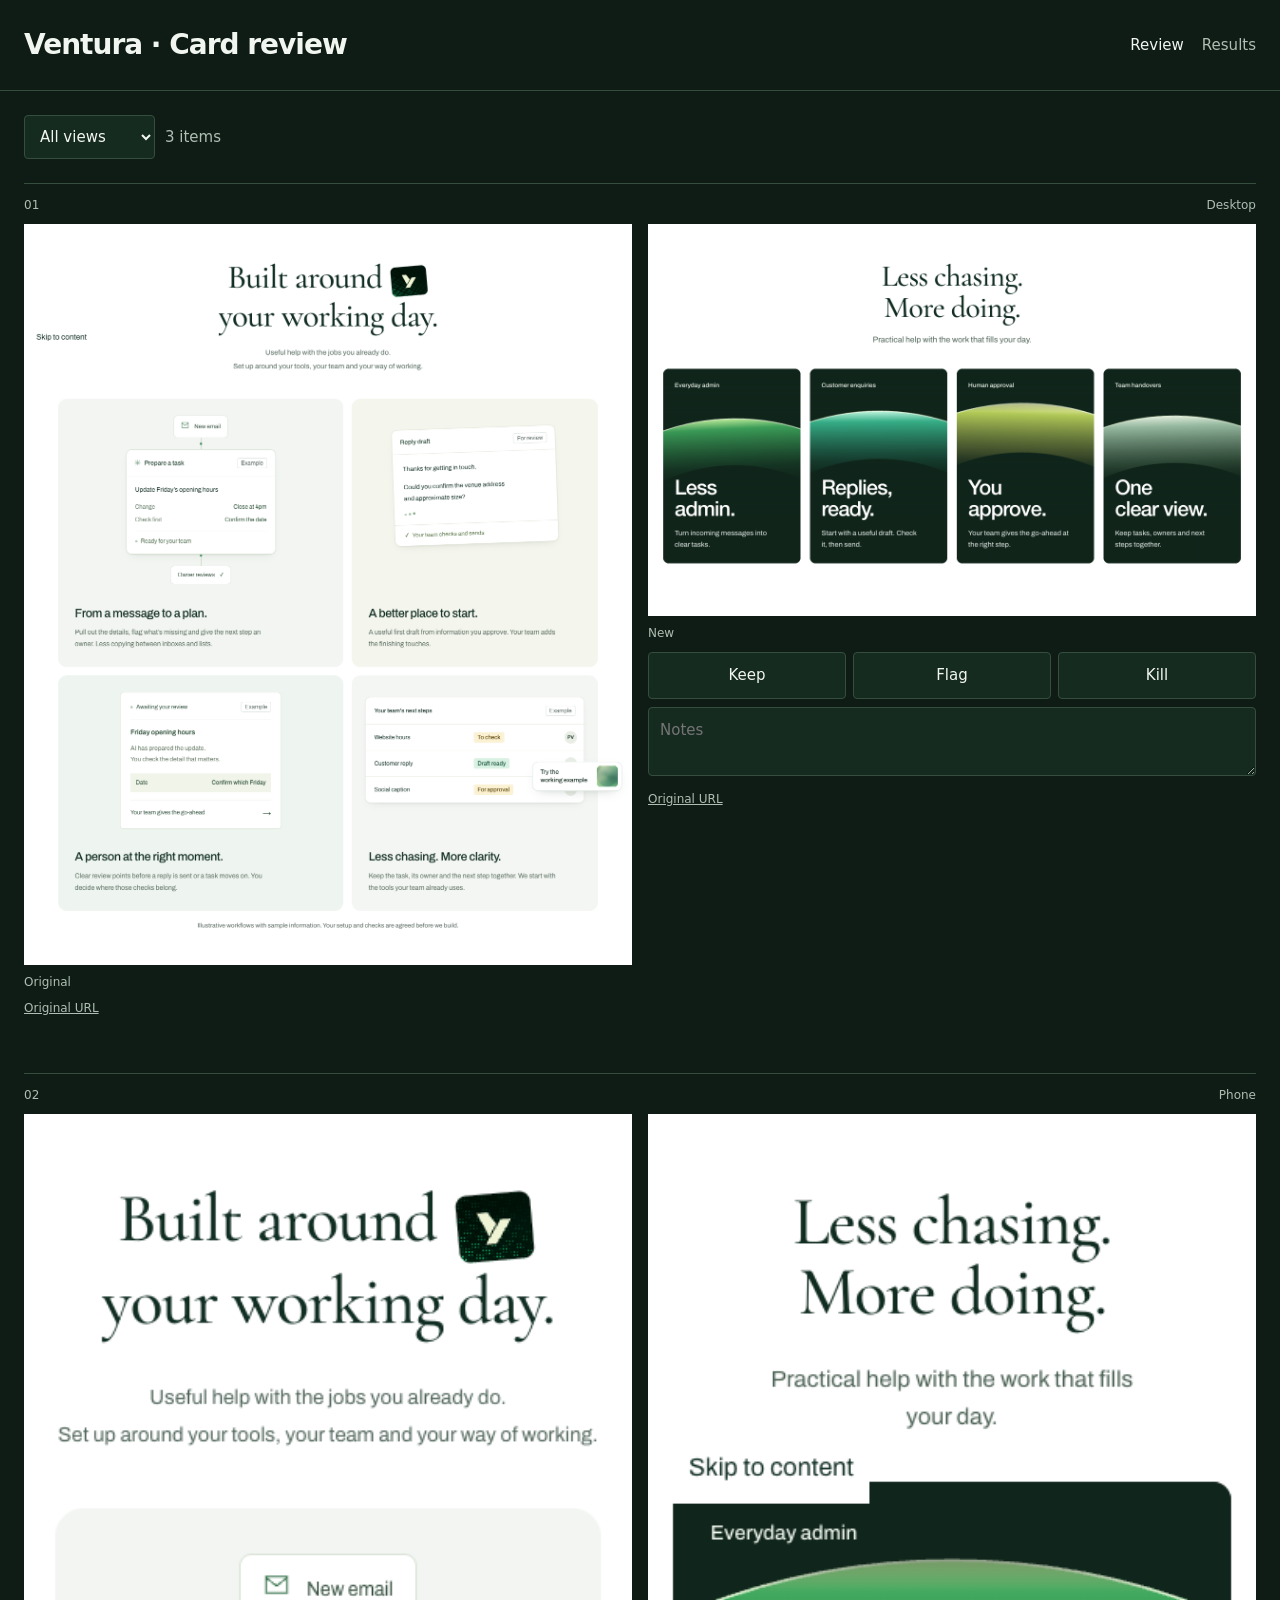
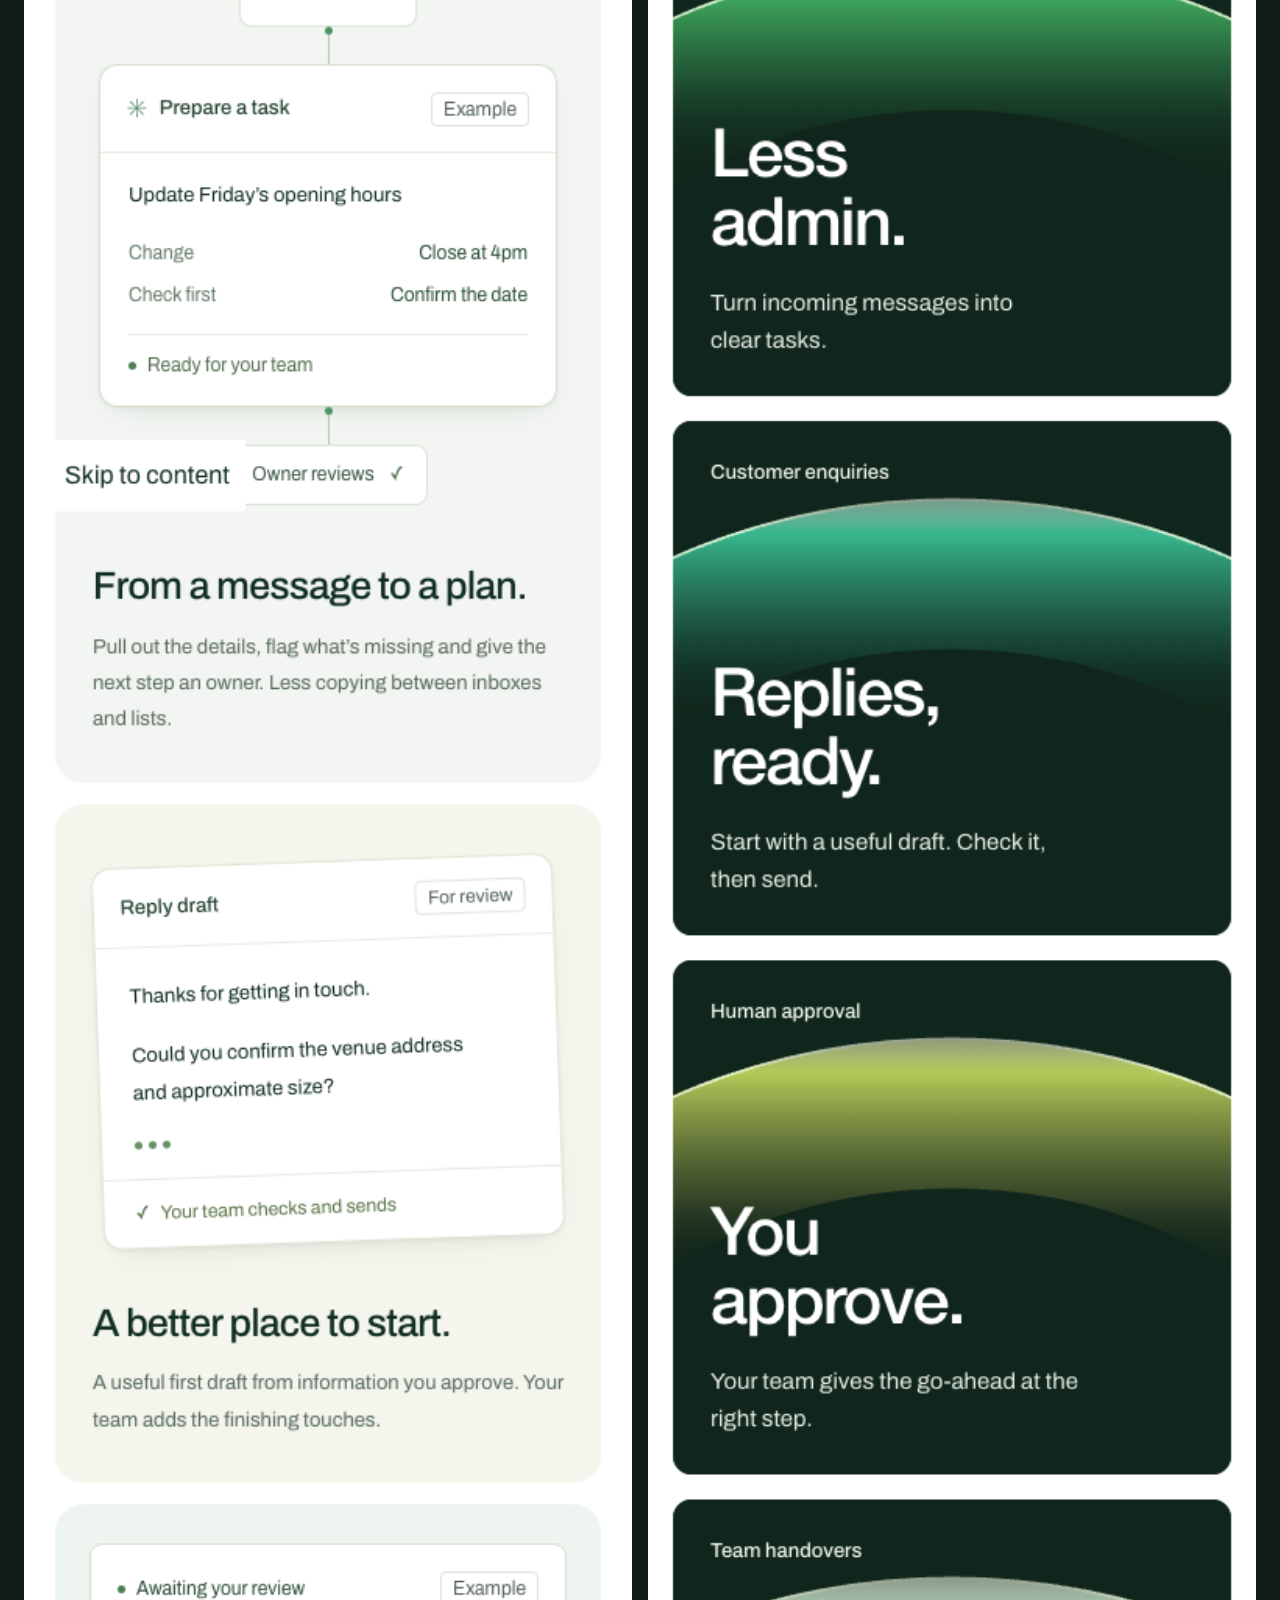
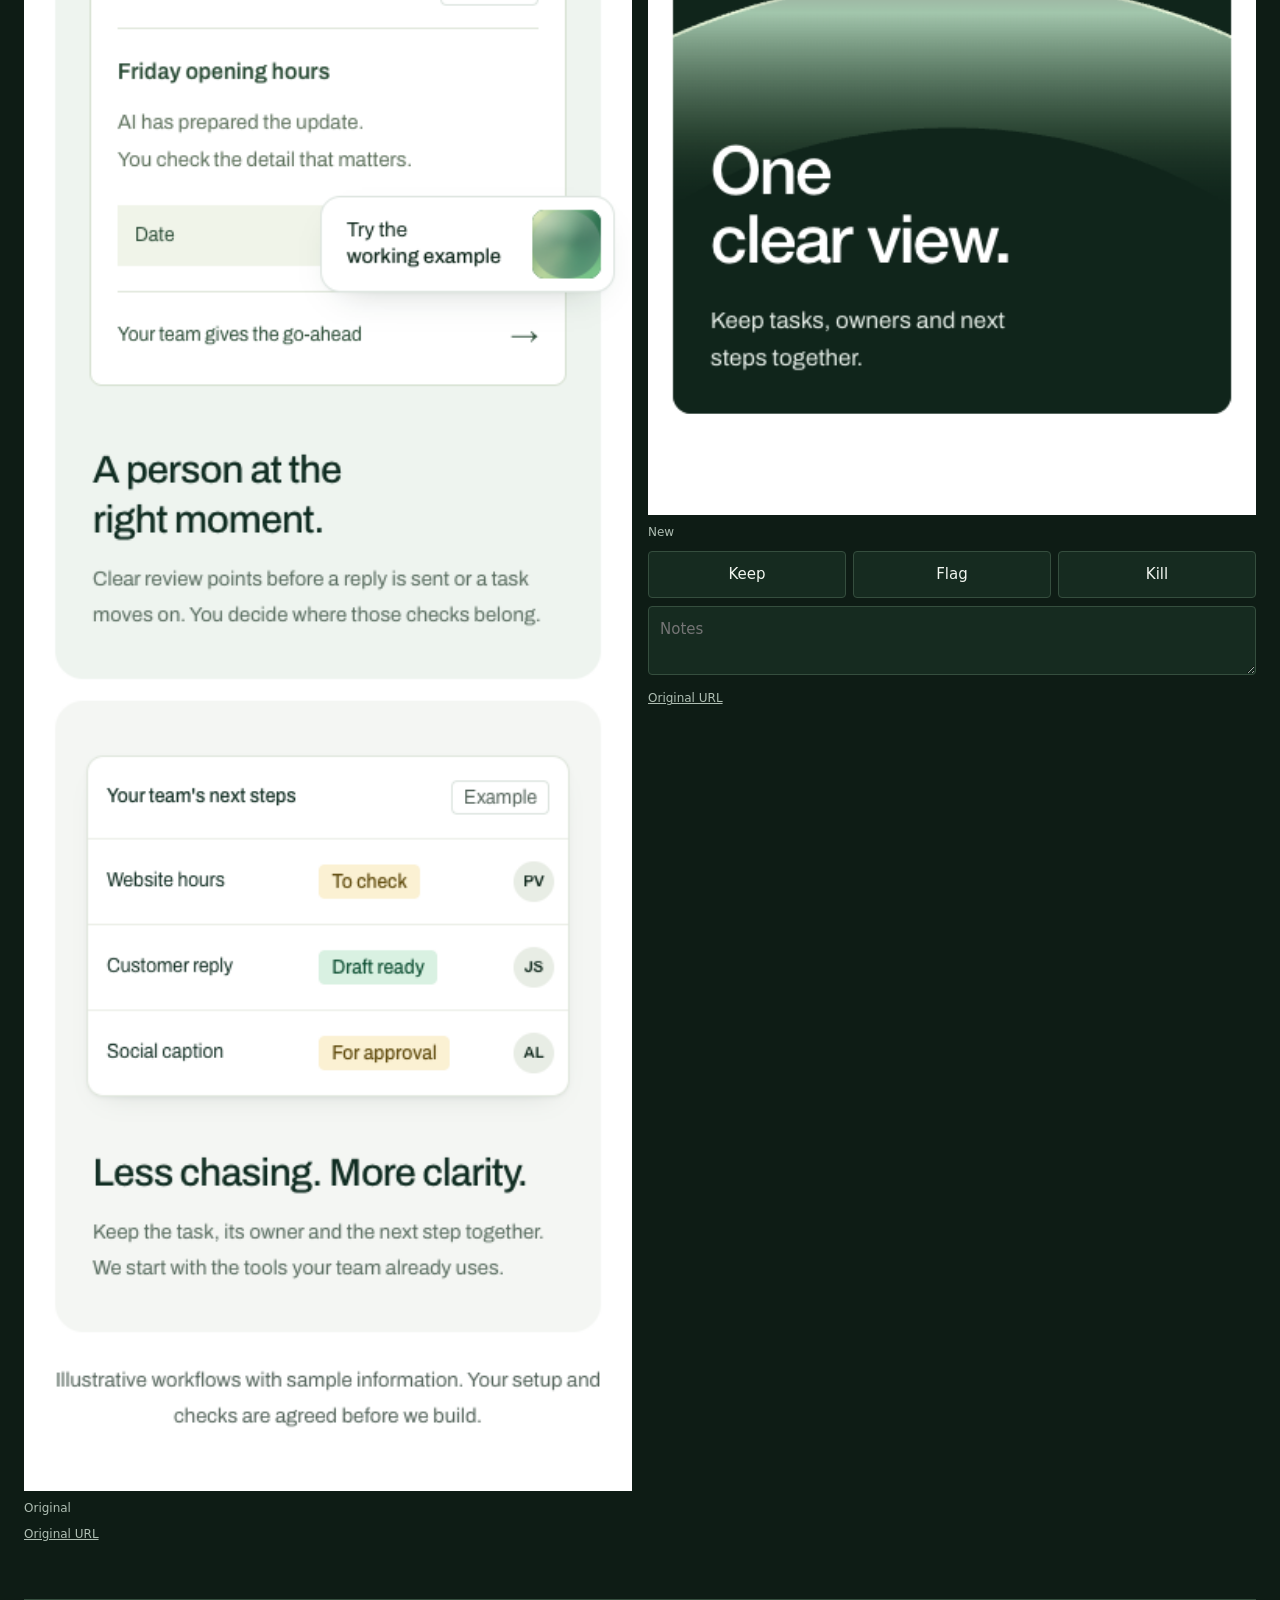
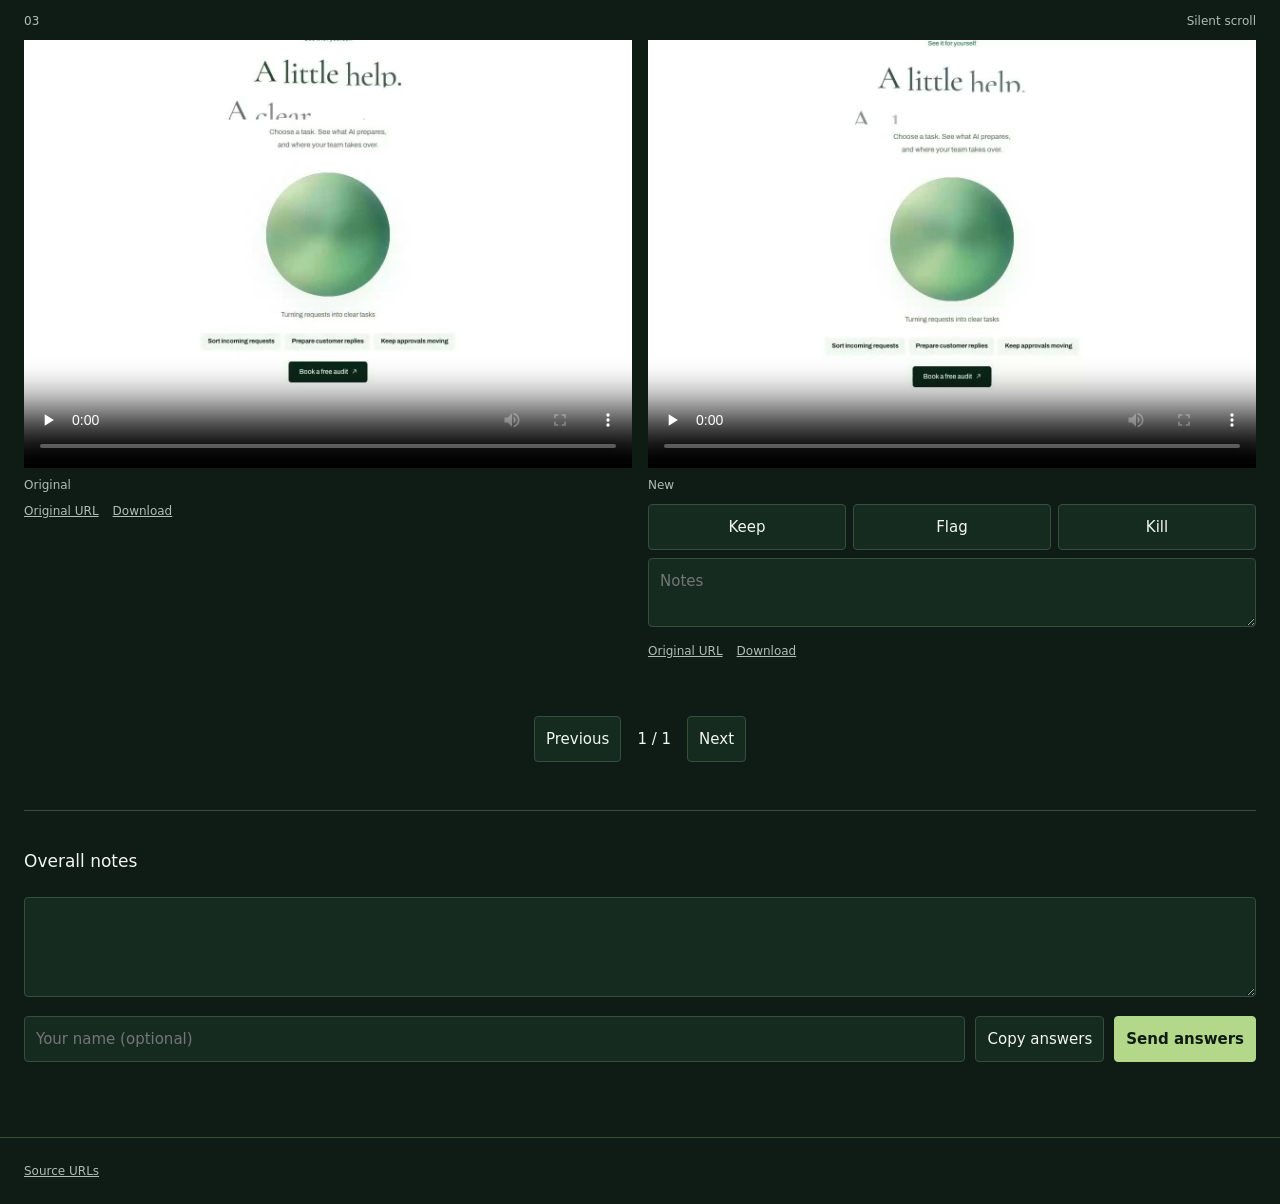
==== index.html @ c77be4df "Create Ventura card review with desktop mobile and motion comparisons" ====
<!doctype html><html lang="en"><head><meta charset="utf-8"><meta name="viewport" content="width=device-width,initial-scale=1"><meta name="robots" content="noindex,nofollow"><title>PaulQC</title><link rel="icon" href="favicon.svg"><link rel="stylesheet" href="style.css"></head><body><header><h1 id="title">PaulQC</h1><nav><a href="index.html" aria-current="page">Review</a><a href="results.html">Results</a></nav></header><main><div class="toolbar"><select id="brand" aria-label="View"><option value="">All views</option></select><span id="count" class="muted"></span></div><div class="grid" id="items"></div><div class="pager"><button id="prev">Previous</button><span id="page"></span><button id="next">Next</button></div><section class="submit"><h2>Overall notes</h2><textarea id="overall" aria-label="Overall notes"></textarea><div class="send-row"><input id="name" aria-label="Your name (optional)" placeholder="Your name (optional)"><button id="copy">Copy answers</button><button id="send">Send answers</button></div><p id="status" class="status" role="status"></p><textarea id="copy-fallback" hidden readonly aria-label="Copy these answers"></textarea></section></main><footer><a href="sources.csv" download>Source URLs</a></footer><script src="config.js"></script><script src="app.js"></script></body></html>
---- style.css ----
:root{--bg:#0e1c15;--fg:#f2f6f0;--panel:#162b20;--line:#354e3e;--mut:#afbeb3;--accent:#b4d88a;--amber:#ffc866}*{box-sizing:border-box}body{margin:0;background:var(--bg);color:var(--fg);font:15px/1.5 system-ui,sans-serif}a{color:inherit}header,main,footer{max-width:1320px;margin:auto;padding:24px}header{display:flex;gap:20px;align-items:center;justify-content:space-between;border-bottom:1px solid var(--line)}h1{font-size:28px;letter-spacing:-1px;margin:0}nav{display:flex;gap:18px;flex-wrap:wrap}nav a{text-decoration:none;color:var(--mut)}nav a[aria-current]{color:var(--fg)}button,select,input,textarea{font:inherit;color:var(--fg);background:var(--panel);border:1px solid var(--line);border-radius:4px;padding:11px}button{cursor:pointer}button:hover,a:hover{filter:brightness(1.2)}button:focus-visible,a:focus-visible,input:focus-visible,textarea:focus-visible{outline:2px solid var(--accent);outline-offset:3px}.toolbar{display:flex;gap:10px;flex-wrap:wrap;align-items:center;margin:0 0 24px}.toolbar input{flex:1;min-width:180px}.grid{display:grid;grid-template-columns:repeat(3,minmax(0,1fr));gap:28px 20px}.item{min-width:0;border-top:1px solid var(--line);padding-top:12px}.number{font-size:12px;color:var(--mut);display:flex;justify-content:space-between;margin-bottom:10px}.variants{display:grid;grid-template-columns:repeat(var(--cols,1),minmax(0,1fr));gap:16px}.variant{min-width:0}.variant img,.variant video{width:100%;height:auto;display:block;background:#080d16}.variant video{aspect-ratio:var(--ratio,9/16);object-fit:contain}.variant .label{font-size:12px;color:var(--mut);margin:8px 0}.controls{display:flex;gap:7px;margin-top:10px}.controls button{flex:1;padding:11px 2px}.controls [aria-pressed=true]{background:var(--fg);color:var(--bg);border-color:var(--fg)}textarea{width:100%;resize:vertical;margin-top:8px;min-height:46px}.has-note{border-color:var(--amber)}.source{font-size:12px;color:var(--mut);display:flex;gap:14px;margin:8px 0}.pager{display:flex;justify-content:center;gap:16px;align-items:center;margin:30px 0}.submit{margin-top:48px;border-top:1px solid var(--line);padding-top:24px}.submit h2{font-size:17px;font-weight:500}.submit textarea{min-height:100px}.send-row{display:flex;gap:10px;margin-top:12px;flex-wrap:wrap}.send-row input{flex:1}#send{background:var(--accent);border-color:var(--accent);color:var(--bg);font-weight:650}.status{min-height:25px;font-size:13px;color:var(--mut)}.badge{display:inline-block;font-size:11px;border:1px solid var(--line);padding:3px 7px;margin-right:5px;color:var(--mut)}.analysis{font-size:14px}.analysis h2{font-size:18px;margin-bottom:8px}.analysis p{color:#ccd4df}.research{max-width:900px}.research h2{margin-top:40px}.research p,.research li{color:#d3dae3}.research .lead{font-size:28px;line-height:1.3;color:var(--fg)}.research .shirt{max-width:450px;width:100%;height:auto;float:right;margin:0 0 25px 30px}.research table,.results table{width:100%;border-collapse:collapse;margin:20px 0;font-size:14px}.research th,.research td,.results td,.results th{text-align:left;padding:12px;border-bottom:1px solid var(--line);vertical-align:top}.result-note{color:var(--amber);white-space:pre-wrap}.person{margin:35px 0}.muted{color:var(--mut)}.error{color:var(--amber)}.empty{padding:40px;border:1px solid var(--line)}footer{font-size:12px;color:var(--mut);border-top:1px solid var(--line)}[hidden]{display:none!important}@media(min-width:900px){.item:has(.variants[style*="--cols:2"]){grid-column:span 2}.item:has(.variants[style*="--cols:3"]){grid-column:span 3}}@media(max-width:800px){.grid{grid-template-columns:repeat(2,minmax(0,1fr))}header{align-items:flex-start}nav{font-size:13px;gap:10px}.research .shirt{float:none;margin:0}}@media(max-width:560px){.grid,.variants{grid-template-columns:1fr}header,main,footer{padding:18px}header{display:block}nav{margin-top:14px}.toolbar>*{width:100%}.send-row>*{width:100%}h1{font-size:25px}.research table{font-size:12px}.research td,.research th{padding:8px}.research .lead{font-size:23px}}

.grid { display: block; }
.item { margin-bottom: 48px; }
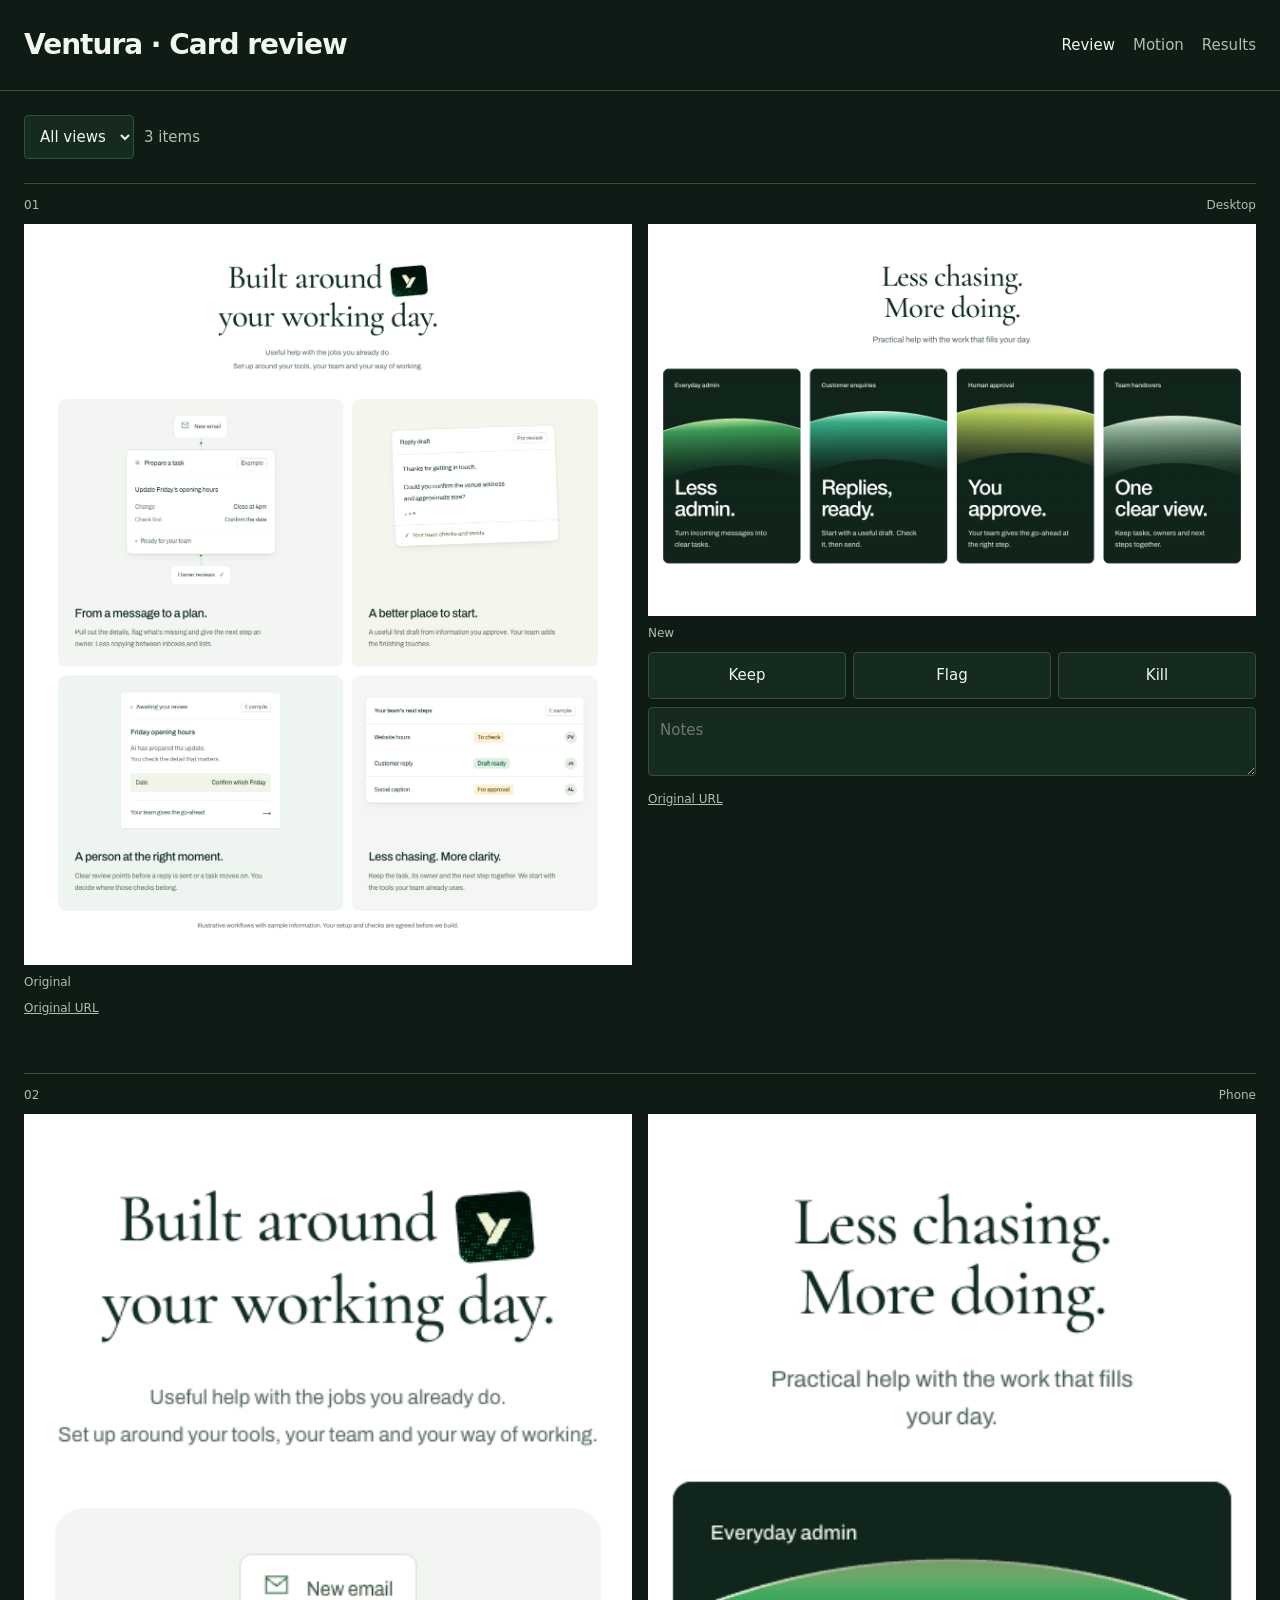
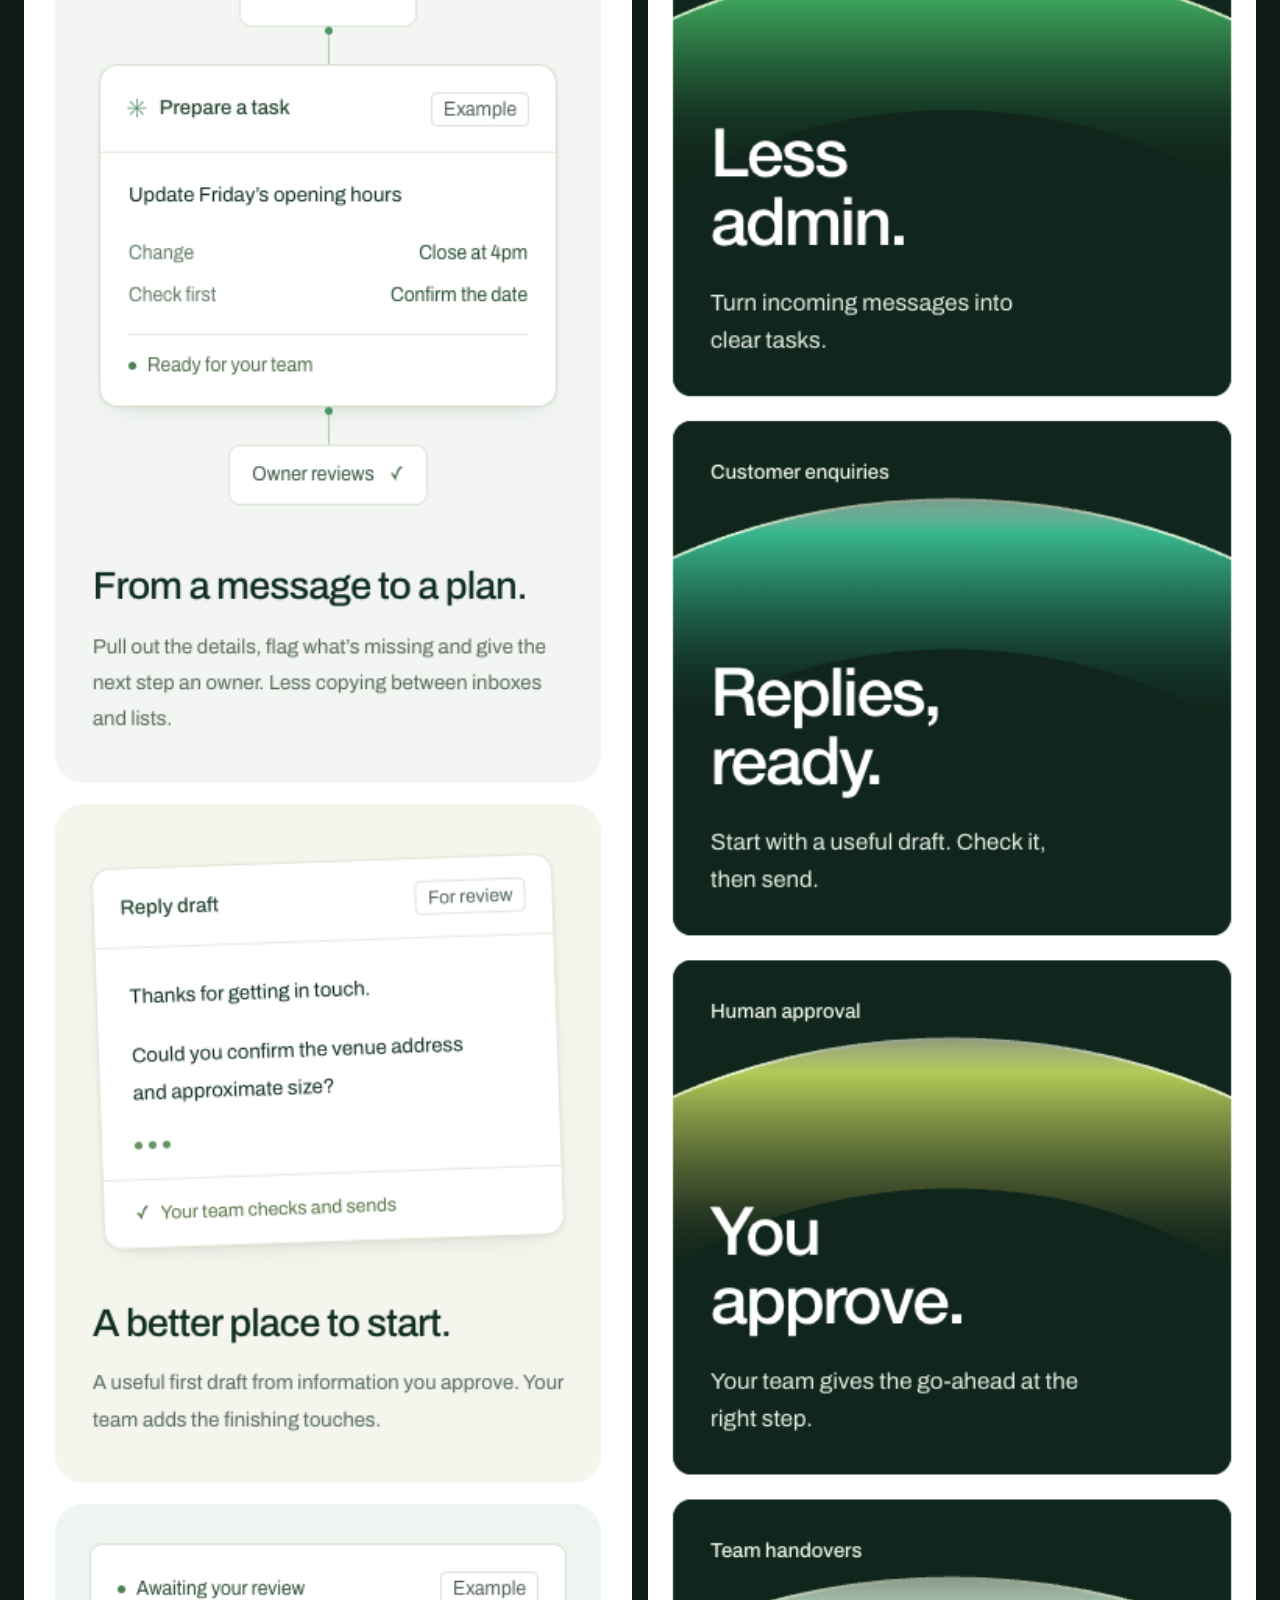
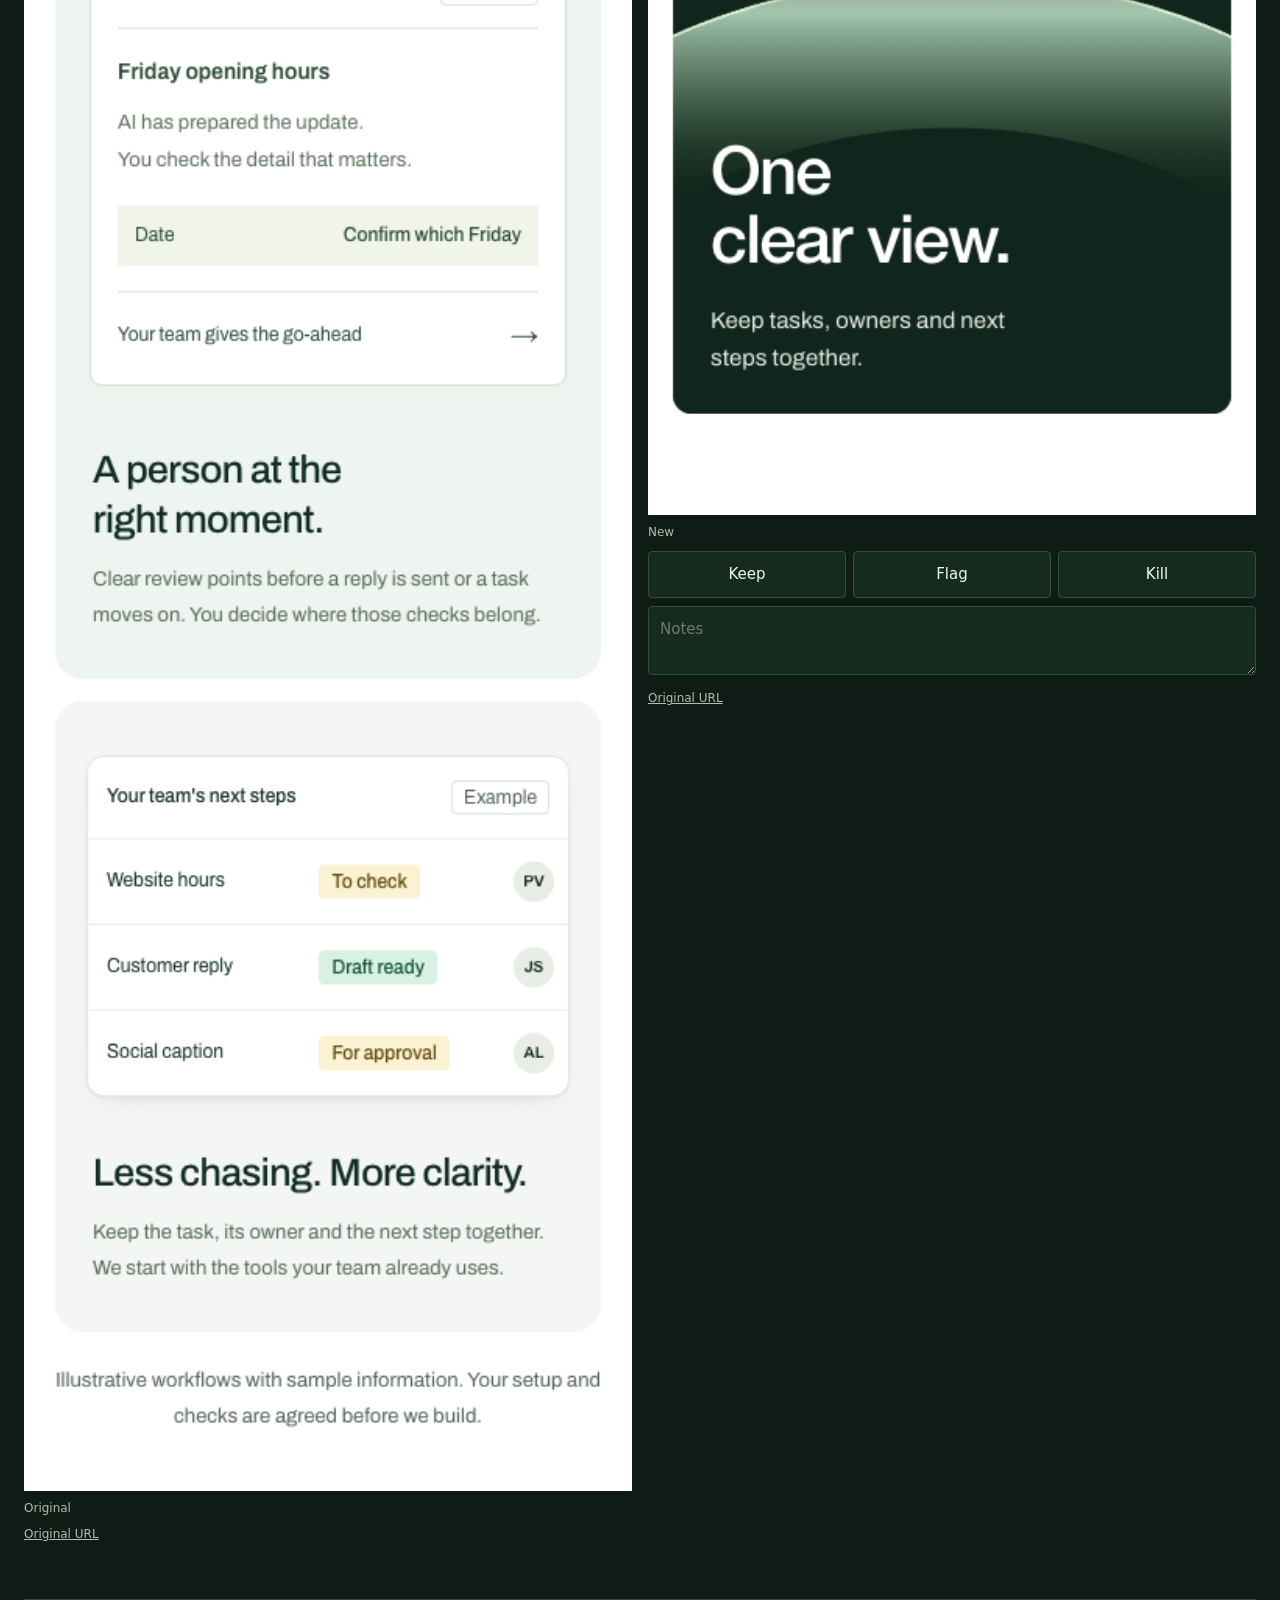
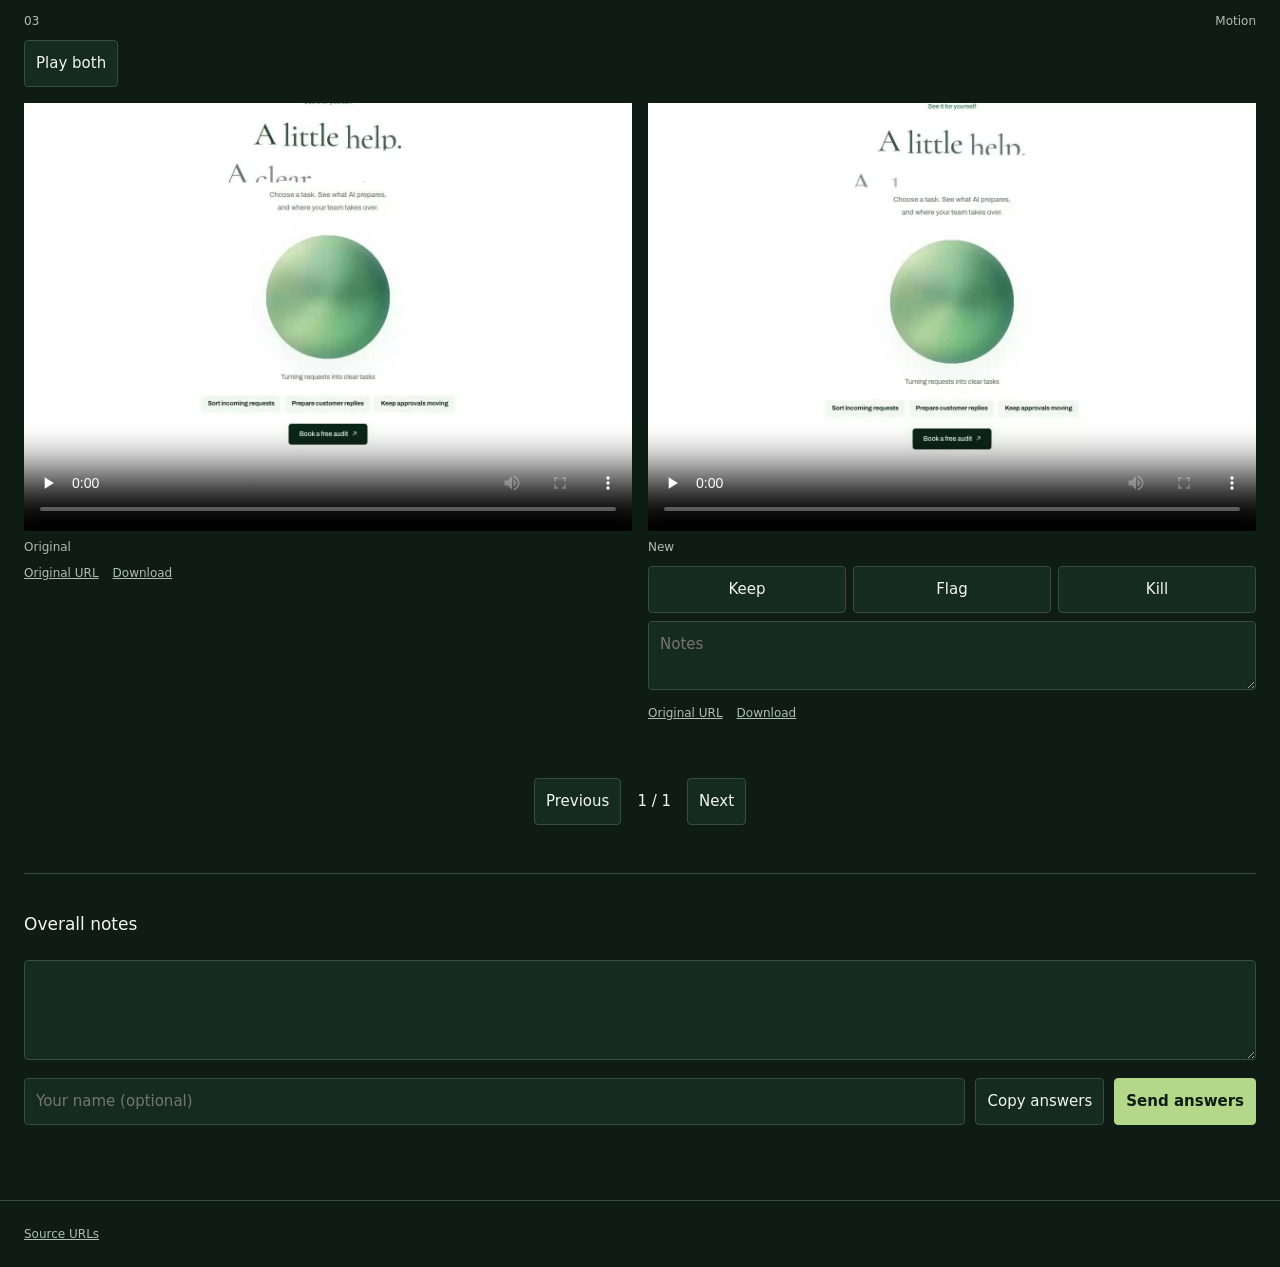
==== commit d3d7872e: "Add direct motion review and synchronised clip playback" ====
--- a/index.html
+++ b/index.html
@@ -1 +1 @@
-<!doctype html><html lang="en"><head><meta charset="utf-8"><meta name="viewport" content="width=device-width,initial-scale=1"><meta name="robots" content="noindex,nofollow"><title>PaulQC</title><link rel="icon" href="favicon.svg"><link rel="stylesheet" href="style.css"></head><body><header><h1 id="title">PaulQC</h1><nav><a href="index.html" aria-current="page">Review</a><a href="results.html">Results</a></nav></header><main><div class="toolbar"><select id="brand" aria-label="View"><option value="">All views</option></select><span id="count" class="muted"></span></div><div class="grid" id="items"></div><div class="pager"><button id="prev">Previous</button><span id="page"></span><button id="next">Next</button></div><section class="submit"><h2>Overall notes</h2><textarea id="overall" aria-label="Overall notes"></textarea><div class="send-row"><input id="name" aria-label="Your name (optional)" placeholder="Your name (optional)"><button id="copy">Copy answers</button><button id="send">Send answers</button></div><p id="status" class="status" role="status"></p><textarea id="copy-fallback" hidden readonly aria-label="Copy these answers"></textarea></section></main><footer><a href="sources.csv" download>Source URLs</a></footer><script src="config.js"></script><script src="app.js"></script></body></html>
+<!doctype html><html lang="en"><head><meta charset="utf-8"><meta name="viewport" content="width=device-width,initial-scale=1"><meta name="robots" content="noindex,nofollow"><title>PaulQC</title><link rel="icon" href="favicon.svg"><link rel="stylesheet" href="style.css"></head><body><header><h1 id="title">PaulQC</h1><nav><a href="index.html" aria-current="page">Review</a><a href="index.html?view=motion">Motion</a><a href="results.html">Results</a></nav></header><main><div class="toolbar"><select id="brand" aria-label="View"><option value="">All views</option></select><span id="count" class="muted"></span></div><div class="grid" id="items"></div><div class="pager"><button id="prev">Previous</button><span id="page"></span><button id="next">Next</button></div><section class="submit"><h2>Overall notes</h2><textarea id="overall" aria-label="Overall notes"></textarea><div class="send-row"><input id="name" aria-label="Your name (optional)" placeholder="Your name (optional)"><button id="copy">Copy answers</button><button id="send">Send answers</button></div><p id="status" class="status" role="status"></p><textarea id="copy-fallback" hidden readonly aria-label="Copy these answers"></textarea></section></main><footer><a href="sources.csv" download>Source URLs</a></footer><script src="config.js"></script><script src="app.js"></script></body></html>
--- a/style.css
+++ b/style.css
@@ -2,3 +2,5 @@
 
 .grid { display: block; }
 .item { margin-bottom: 48px; }
+
+.motion-actions { display:flex; margin-bottom:16px; }
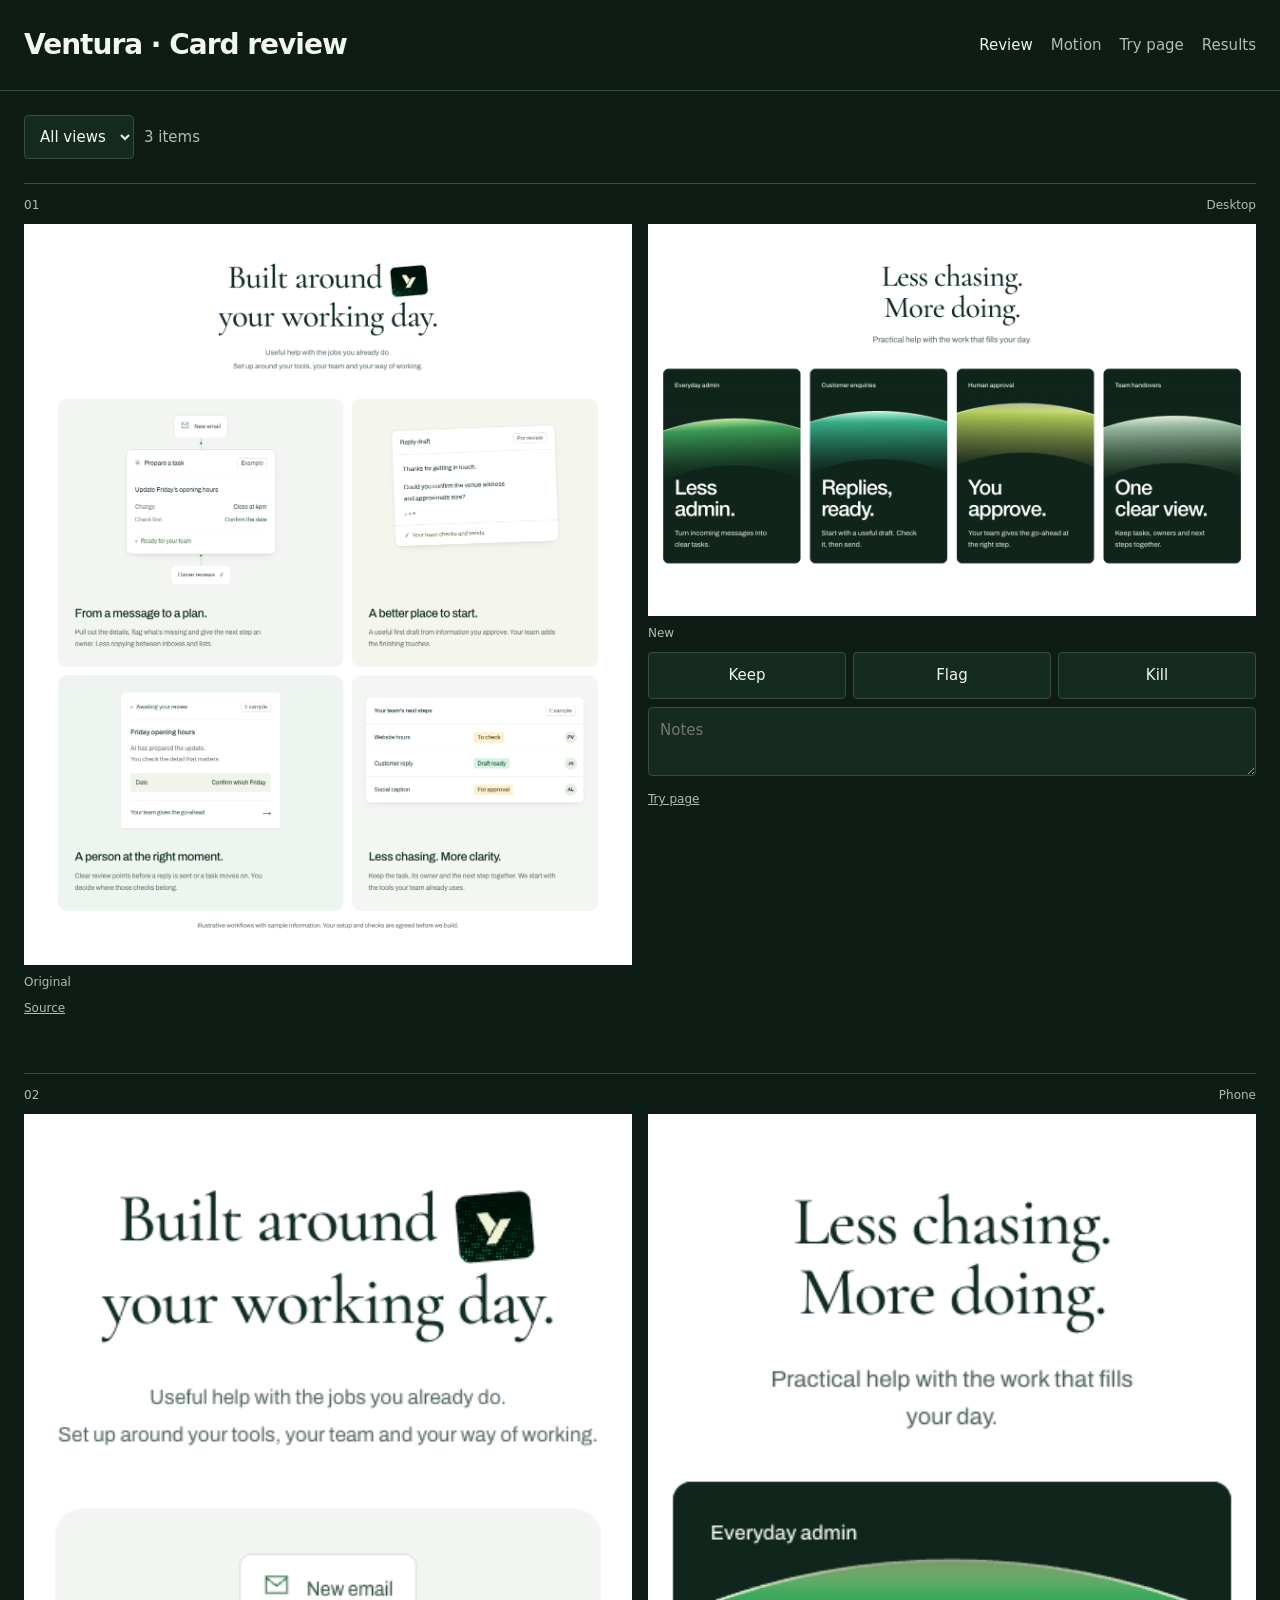
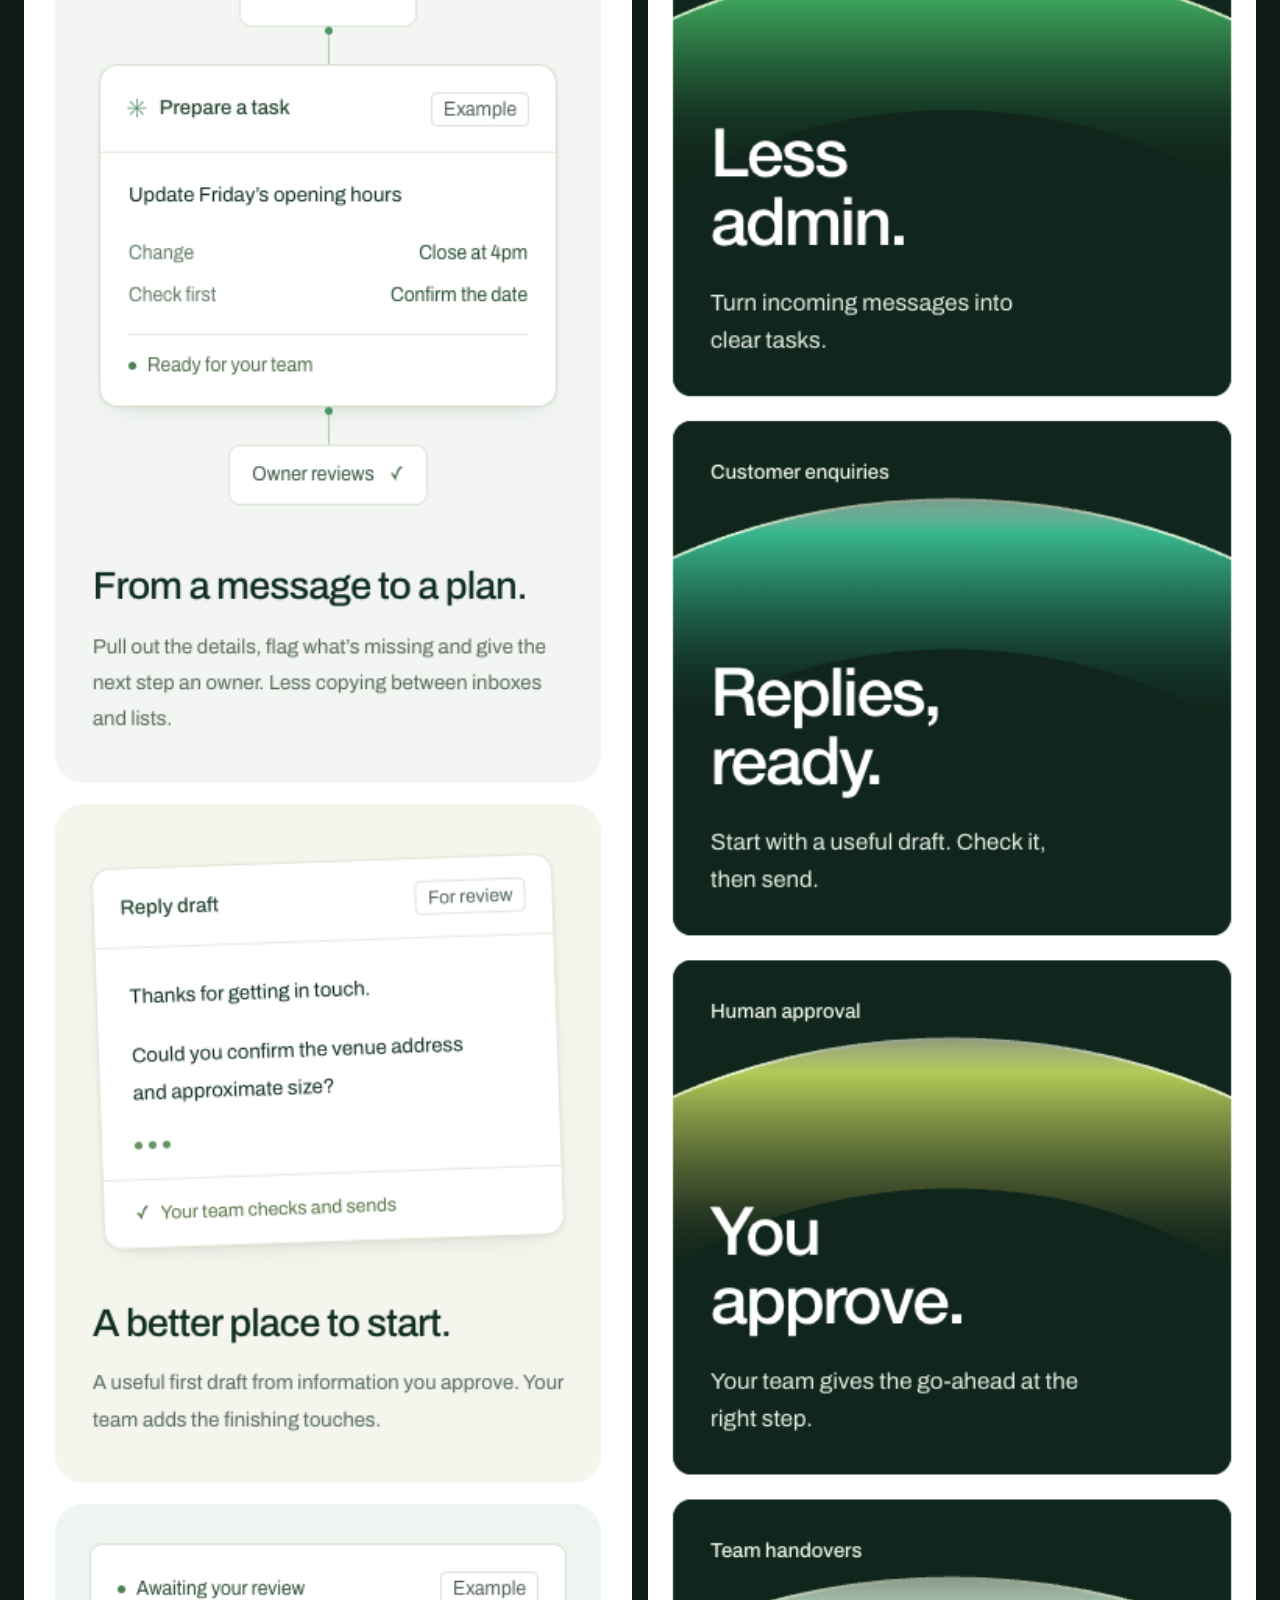
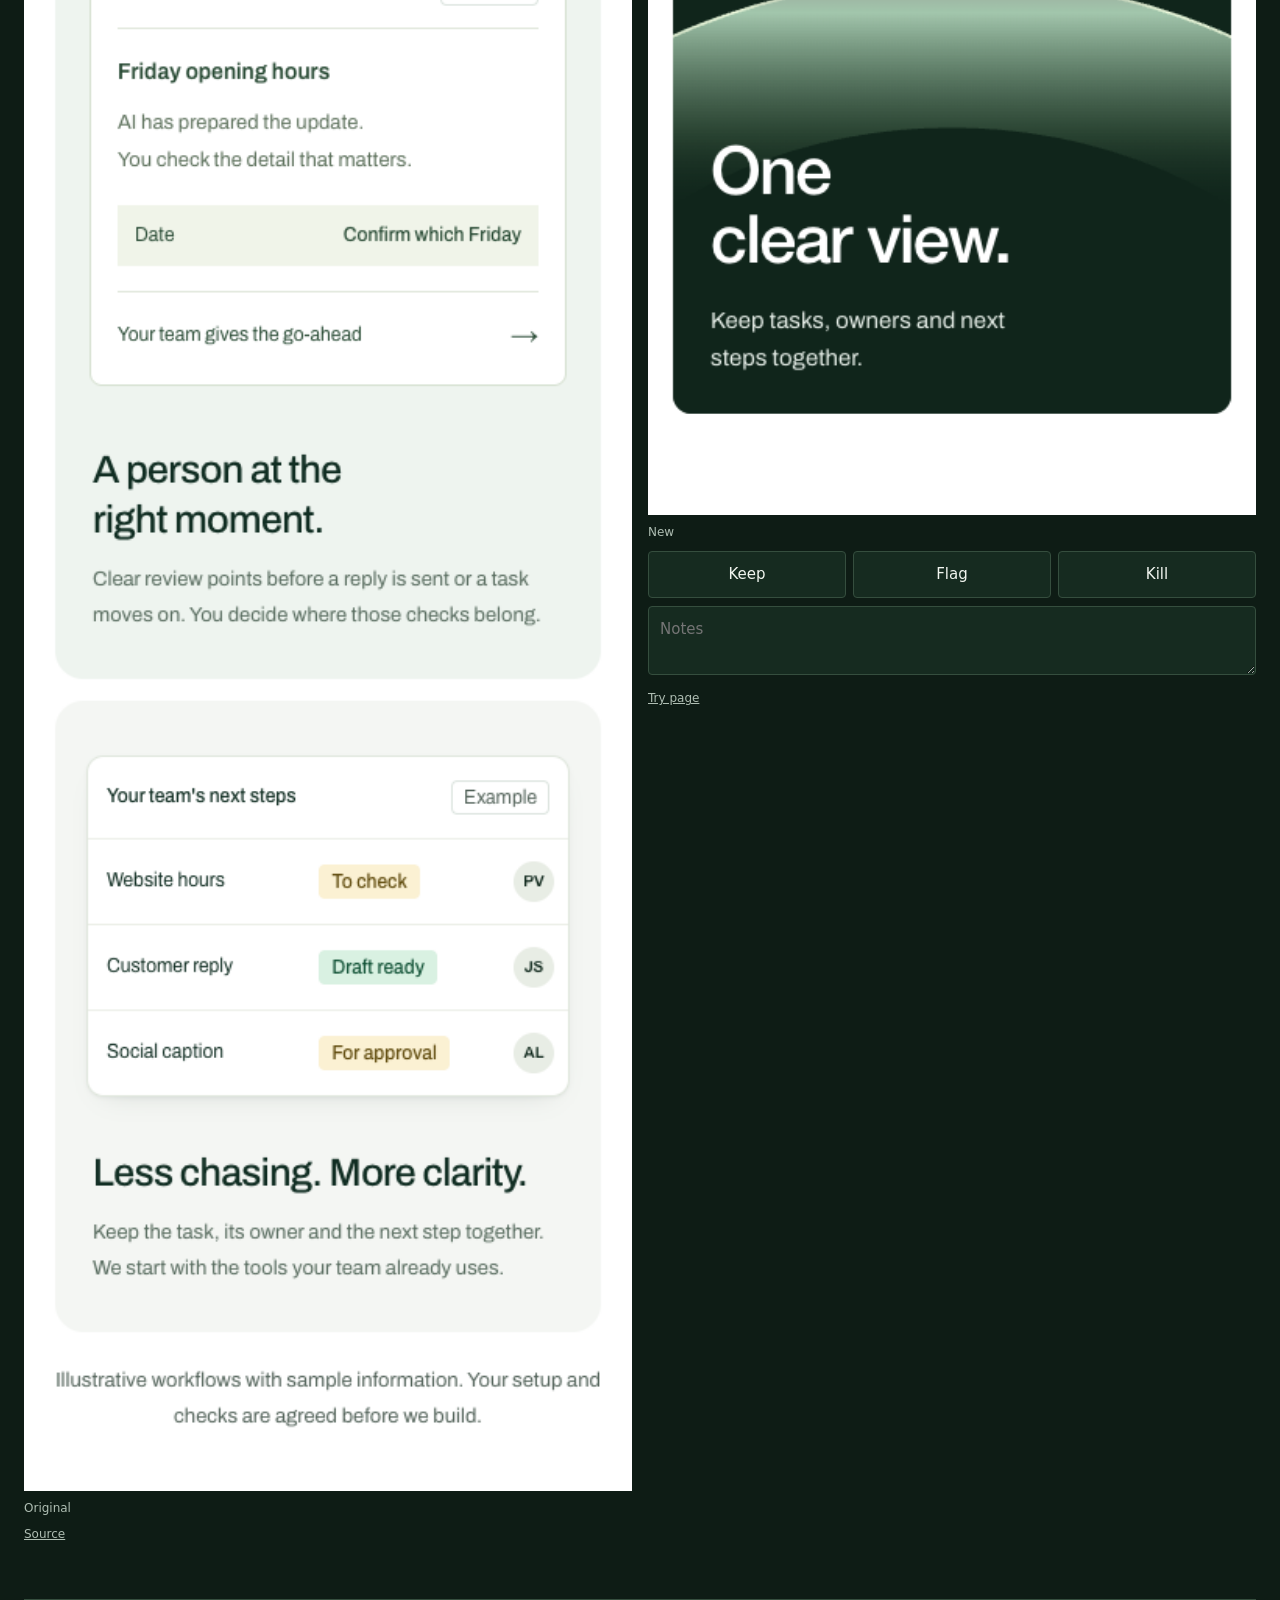
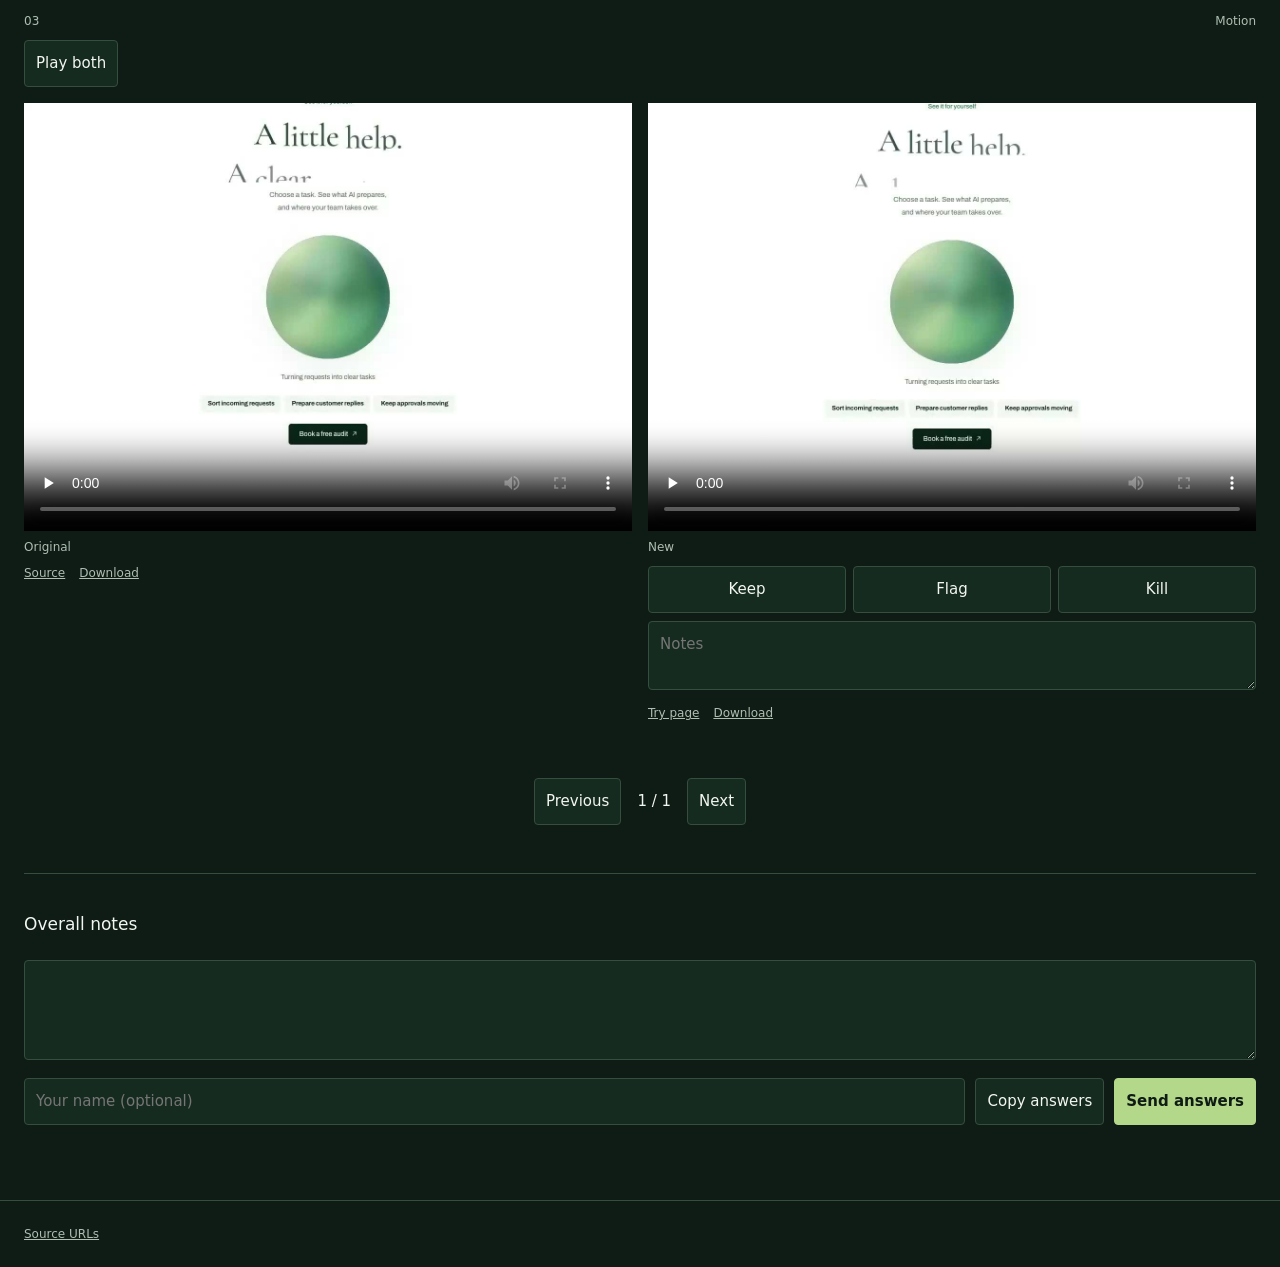
==== commit 71b2f271: "Include working Ventura preview for scroll hover and click review" ====
--- a/index.html
+++ b/index.html
@@ -1 +1 @@
-<!doctype html><html lang="en"><head><meta charset="utf-8"><meta name="viewport" content="width=device-width,initial-scale=1"><meta name="robots" content="noindex,nofollow"><title>PaulQC</title><link rel="icon" href="favicon.svg"><link rel="stylesheet" href="style.css"></head><body><header><h1 id="title">PaulQC</h1><nav><a href="index.html" aria-current="page">Review</a><a href="index.html?view=motion">Motion</a><a href="results.html">Results</a></nav></header><main><div class="toolbar"><select id="brand" aria-label="View"><option value="">All views</option></select><span id="count" class="muted"></span></div><div class="grid" id="items"></div><div class="pager"><button id="prev">Previous</button><span id="page"></span><button id="next">Next</button></div><section class="submit"><h2>Overall notes</h2><textarea id="overall" aria-label="Overall notes"></textarea><div class="send-row"><input id="name" aria-label="Your name (optional)" placeholder="Your name (optional)"><button id="copy">Copy answers</button><button id="send">Send answers</button></div><p id="status" class="status" role="status"></p><textarea id="copy-fallback" hidden readonly aria-label="Copy these answers"></textarea></section></main><footer><a href="sources.csv" download>Source URLs</a></footer><script src="config.js"></script><script src="app.js"></script></body></html>
+<!doctype html><html lang="en"><head><meta charset="utf-8"><meta name="viewport" content="width=device-width,initial-scale=1"><meta name="robots" content="noindex,nofollow"><title>PaulQC</title><link rel="icon" href="favicon.svg"><link rel="stylesheet" href="style.css"></head><body><header><h1 id="title">PaulQC</h1><nav><a href="index.html" aria-current="page">Review</a><a href="index.html?view=motion">Motion</a><a href="preview/#everyday" target="_blank" rel="noopener">Try page</a><a href="results.html">Results</a></nav></header><main><div class="toolbar"><select id="brand" aria-label="View"><option value="">All views</option></select><span id="count" class="muted"></span></div><div class="grid" id="items"></div><div class="pager"><button id="prev">Previous</button><span id="page"></span><button id="next">Next</button></div><section class="submit"><h2>Overall notes</h2><textarea id="overall" aria-label="Overall notes"></textarea><div class="send-row"><input id="name" aria-label="Your name (optional)" placeholder="Your name (optional)"><button id="copy">Copy answers</button><button id="send">Send answers</button></div><p id="status" class="status" role="status"></p><textarea id="copy-fallback" hidden readonly aria-label="Copy these answers"></textarea></section></main><footer><a href="sources.csv" download>Source URLs</a></footer><script src="config.js"></script><script src="app.js"></script></body></html>
